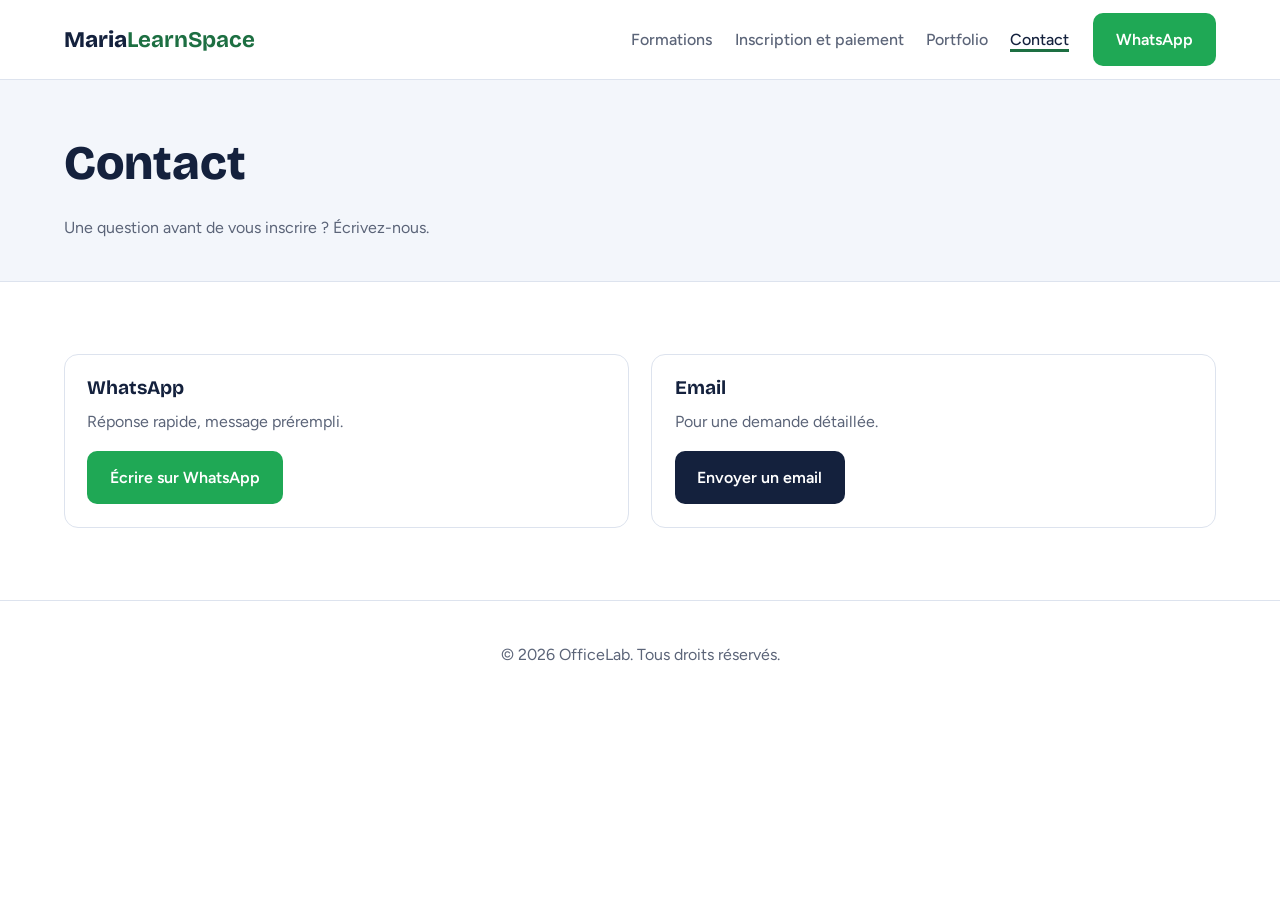
==== contact.html @ 7cbd9692 "Initial commit" ====
<!DOCTYPE html>
<html lang="fr">
<head>
<meta charset="UTF-8">
<meta name="viewport" content="width=device-width, initial-scale=1">
<title>Contact | Maria LearnSpace</title>
<link rel="icon" type="image/png" href="C:\Users\YOGA 9I CARBON
\Desktop\Althue academy formation WEB\front\WebSite1\icons\contact.png">
<meta name="description" content="Formations Word, Excel et PowerPoint. Remise si vous prenez les trois.">
<link rel="preconnect" href="https://fonts.googleapis.com">
<link rel="preconnect" href="https://fonts.gstatic.com" crossorigin>
<link href="https://fonts.googleapis.com/css2?family=Bricolage+Grotesque:wght@600;800&family=Figtree:wght@400;500;600&display=swap" rel="stylesheet">
<link rel="stylesheet" href="style.css">
</head>
<body>
<header class="bar">
  <a class="logo" href="index.html">Maria<b>LearnSpace</b></a>
  <nav id="menu" aria-label="Navigation principale">
    <a href="formations.html">Formations</a>
    <a href="paiement.html">Inscription et paiement</a>
    <a href="portfolio.html">Portfolio</a>
    <a href="contact.html" aria-current="page">Contact</a>
  </nav>
  <a class="btn btn-wa" data-wa href="#" target="_blank" rel="noopener">WhatsApp</a>
  <button class="burger" id="burger" aria-label="Ouvrir le menu" aria-expanded="false" aria-controls="menu"><span></span><span></span><span></span></button>
</header>
<main>
<section class="page-head"><h1>Contact</h1><p>Une question avant de vous inscrire ? Écrivez-nous.</p></section>
<section class="sec">
  <div class="grid3">
    <article class="work"><h4>WhatsApp</h4><p>Réponse rapide, message prérempli.</p><div class="actions"><a class="btn btn-wa" data-wa href="#" target="_blank" rel="noopener">Écrire sur WhatsApp</a></div></article>
    <article class="work"><h4>Email</h4><p>Pour une demande détaillée.</p><div class="actions"><a class="btn btn-main" data-mail href="#">Envoyer un email</a></div></article>
  </div>
</section>
</main>
<footer><p>© <span id="year"></span> OfficeLab. Tous droits réservés.</p></footer>
<script src="script.js"></script>
</body>
</html>
---- style.css ----
:root{--ink:#14213d;--muted:#5b6478;--bg:#fff;--alt:#f3f6fb;--line:#dde3ee;--w:#2b5797;--x:#1d6f42;--p:#c43e1c;--r:14px}
*{box-sizing:border-box}
html{scroll-behavior:smooth;scroll-padding-top:76px}
body{margin:0;font:16px/1.6 Figtree,system-ui,sans-serif;color:var(--ink);background:var(--bg)}
h1,h2,h3,h4{font-family:'Bricolage Grotesque',sans-serif;line-height:1.15;margin:0 0 .5em}
a{color:inherit}
:focus-visible{outline:3px solid var(--w);outline-offset:2px}
.bar{position:sticky;top:0;z-index:10;display:flex;align-items:center;gap:1.5rem;padding:.8rem 5vw;background:rgba(255,255,255,.95);backdrop-filter:blur(8px);border-bottom:1px solid var(--line)}
.logo{font:800 1.4rem 'Bricolage Grotesque';text-decoration:none}.logo b{color:var(--x)}
.bar nav{margin-left:auto;display:flex;gap:1.4rem}
.bar nav a{text-decoration:none;font-weight:500;color:var(--muted)}.bar nav a:hover,.bar nav a[aria-current]{color:var(--ink)}
.bar nav a[aria-current]{box-shadow:inset 0 -3px var(--x)}
.btn{display:inline-block;padding:.75rem 1.3rem;border-radius:10px;font-weight:600;text-decoration:none;border:2px solid transparent;cursor:pointer;font-size:1rem;font-family:inherit}
.btn-main{background:var(--ink);color:#fff}.btn-main:hover{background:#0b1329}
.btn-wa{background:#1fa855;color:#fff}.btn-wa:hover{background:#178a45}
.btn-ghost{border-color:var(--ink)}.btn-ghost:hover{background:var(--alt)}
.actions{display:flex;flex-wrap:wrap;gap:.8rem;margin-top:1.4rem}
.hero{display:grid;grid-template-columns:1.2fr 1fr;gap:3rem;align-items:center;padding:5rem 5vw}
.hero h1{font-size:clamp(2.4rem,5vw,4rem);font-weight:800}
.lead{font-size:1.15rem;color:var(--muted);max-width:52ch}
.tiles{position:relative;height:300px}
.t{position:absolute;width:150px;height:150px;border-radius:26px;display:grid;place-items:center;color:#fff;font:800 4.5rem 'Bricolage Grotesque';box-shadow:0 18px 40px -18px rgba(20,33,61,.5)}
.t.w{background:var(--w);left:0;top:10px;transform:rotate(-8deg)}
.t.x{background:var(--x);left:110px;top:110px;transform:rotate(4deg)}
.t.p{background:var(--p);left:230px;top:0;transform:rotate(10deg)}
.sec{padding:4.5rem 5vw}.sec.alt{background:var(--alt)}
.sec h2{font-size:clamp(1.8rem,3.5vw,2.6rem);margin-bottom:1.5rem}
.grid3{display:grid;grid-template-columns:repeat(auto-fit,minmax(250px,1fr));gap:1.4rem}
.card{background:#fff;border:1px solid var(--line);border-top:6px solid var(--c);border-radius:var(--r);padding:1.6rem;display:flex;flex-direction:column}
.card.w{--c:var(--w)}.card.x{--c:var(--x)}.card.p{--c:var(--p)}
.card h3{color:var(--c);font-size:1.6rem}
.card ul{padding-left:1.1rem;color:var(--muted);flex:1}
.price{font:800 1.5rem 'Bricolage Grotesque';margin:.6rem 0}
.btn-card{background:var(--c);color:#fff}.btn-card:hover{filter:brightness(.9)}
.pack{margin-top:1.6rem;padding:1rem 1.3rem;background:var(--alt);border-left:5px solid var(--x);border-radius:8px}
.split{display:grid;grid-template-columns:1.4fr 1fr;gap:2rem;align-items:start}
form,.summary{background:#fff;border:1px solid var(--line);border-radius:var(--r);padding:1.6rem}
.row{display:grid;grid-template-columns:1fr 1fr;gap:1rem}
label{display:block;font-weight:500;margin-bottom:1rem}
input:not([type=checkbox]),select{display:block;width:100%;margin-top:.35rem;padding:.7rem .8rem;border:1px solid var(--line);border-radius:8px;font:inherit;background:#fff}
input:invalid.touched,select:invalid.touched{border-color:var(--p)}
fieldset{border:1px solid var(--line);border-radius:10px;margin:0 0 1rem;padding:.6rem 1rem;display:flex;gap:1.4rem;flex-wrap:wrap}
legend{font-weight:500;padding:0 .4rem}
.check{margin:0;display:flex;gap:.4rem;align-items:center}
.summary h3{font-size:1.3rem}
dl{margin:0}dl div{display:flex;justify-content:space-between;padding:.6rem 0;border-bottom:1px solid var(--line)}
dt{color:var(--muted)}dd{margin:0;font-weight:600}
.total{font-size:1.2rem;border:0!important}.total dt{color:var(--ink);font-weight:600}.total dd{color:var(--x);font-size:1.4rem}
.hint{font-size:.9rem;color:var(--muted)}
#msg{margin:1rem 0 0;font-weight:500}#msg.ok{color:var(--x)}#msg.err{color:var(--p)}
.about{display:flex;gap:1.4rem;align-items:center;margin-bottom:2rem}
.avatar{flex:none;width:84px;height:84px;border-radius:50%;background:var(--ink);color:#fff;display:grid;place-items:center;font:800 2.2rem 'Bricolage Grotesque'}
.work{border:1px solid var(--line);border-radius:var(--r);padding:1.4rem}
.work h4{font-size:1.2rem}.work p{color:var(--muted);margin:0}
footer{padding:1.6rem 5vw;text-align:center;color:var(--muted);border-top:1px solid var(--line)}
@media(max-width:820px){
 .hero,.split{grid-template-columns:1fr}.hero{padding-top:3rem}
 .tiles{height:250px}.row{grid-template-columns:1fr}
}
@media(prefers-reduced-motion:reduce){html{scroll-behavior:auto}}
 
.burger{display:none;background:none;border:0;padding:.5rem;cursor:pointer}
.burger span{display:block;width:24px;height:3px;margin:5px 0;background:var(--ink);border-radius:2px;transition:transform .2s,opacity .2s}
.burger[aria-expanded=true] span:nth-child(1){transform:translateY(8px) rotate(45deg)}
.burger[aria-expanded=true] span:nth-child(2){opacity:0}
.burger[aria-expanded=true] span:nth-child(3){transform:translateY(-8px) rotate(-45deg)}
.page-head{padding:3.5rem 5vw 2.5rem;background:var(--alt);border-bottom:1px solid var(--line)}
.page-head h1{font-size:clamp(2rem,4.5vw,3rem);font-weight:800}
.page-head p{margin:0;color:var(--muted);max-width:60ch}
.work .actions{margin-top:1rem}
@media(max-width:820px){
 .bar{gap:.8rem;flex-wrap:wrap}
 .bar .btn-wa{margin-left:auto;padding:.55rem 1rem}
 .burger{display:block}
 .bar nav{display:none;order:5;width:100%;flex-direction:column;gap:0;border-top:1px solid var(--line)}
 .bar nav.open{display:flex}
 .bar nav a{padding:.9rem 0;border-bottom:1px solid var(--line)}
 .bar nav a[aria-current]{box-shadow:none;color:var(--x)}
}
@media(max-width:480px){.t{width:110px;height:110px;font-size:3.2rem}.t.x{left:80px;top:90px}.t.p{left:165px}.tiles{height:210px}.actions .btn{flex:1;text-align:center}}
 
.credit{margin:.4rem 0 0;font-size:.8rem}.credit a{color:var(--muted)}
 
.about{margin-bottom:1.2rem}.about h3{margin:0}
.role{margin:0;color:var(--muted)}
.prose{max-width:70ch}.prose p{margin:0 0 1rem}
.chips{list-style:none;margin:.8rem 0 0;padding:0;display:flex;flex-wrap:wrap;gap:.5rem}
.chips li{padding:.35rem .8rem;border:1px solid var(--line);border-radius:999px;background:#fff;font-weight:500;font-size:.95rem}
.chips .cw{background:var(--w);color:#fff;border-color:var(--w)}
.chips .cx{background:var(--x);color:#fff;border-color:var(--x)}
.chips .cp{background:var(--p);color:#fff;border-color:var(--p)}
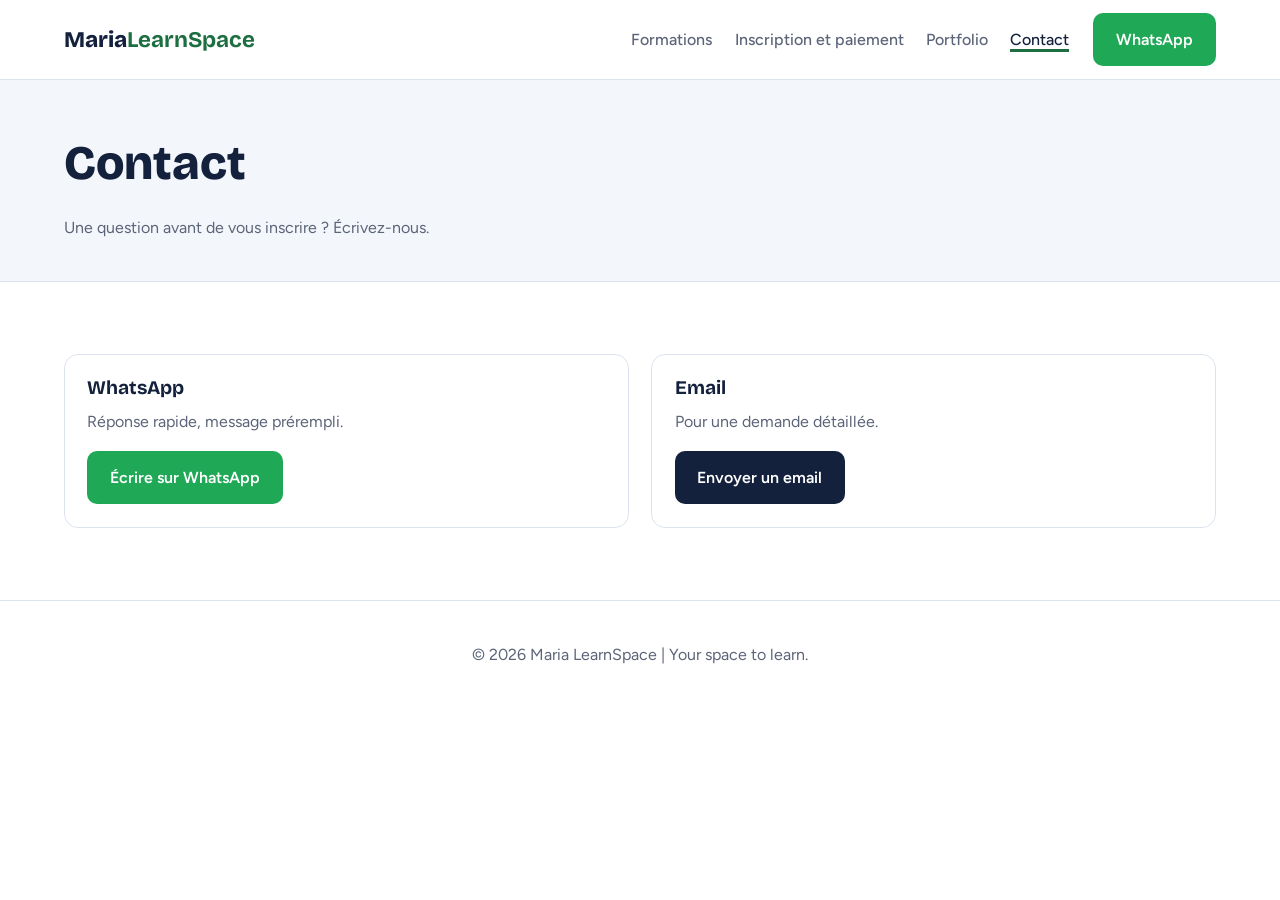
==== commit 3ea1783b: "Update website" ====
--- a/contact.html
+++ b/contact.html
@@ -33,7 +33,7 @@
   </div>
 </section>
 </main>
-<footer><p>© <span id="year"></span> OfficeLab. Tous droits réservés.</p></footer>
+<footer><p>© <span id="year"></span> Maria LearnSpace | Your space to learn.</p></footer>
 <script src="script.js"></script>
 </body>
 </html>
